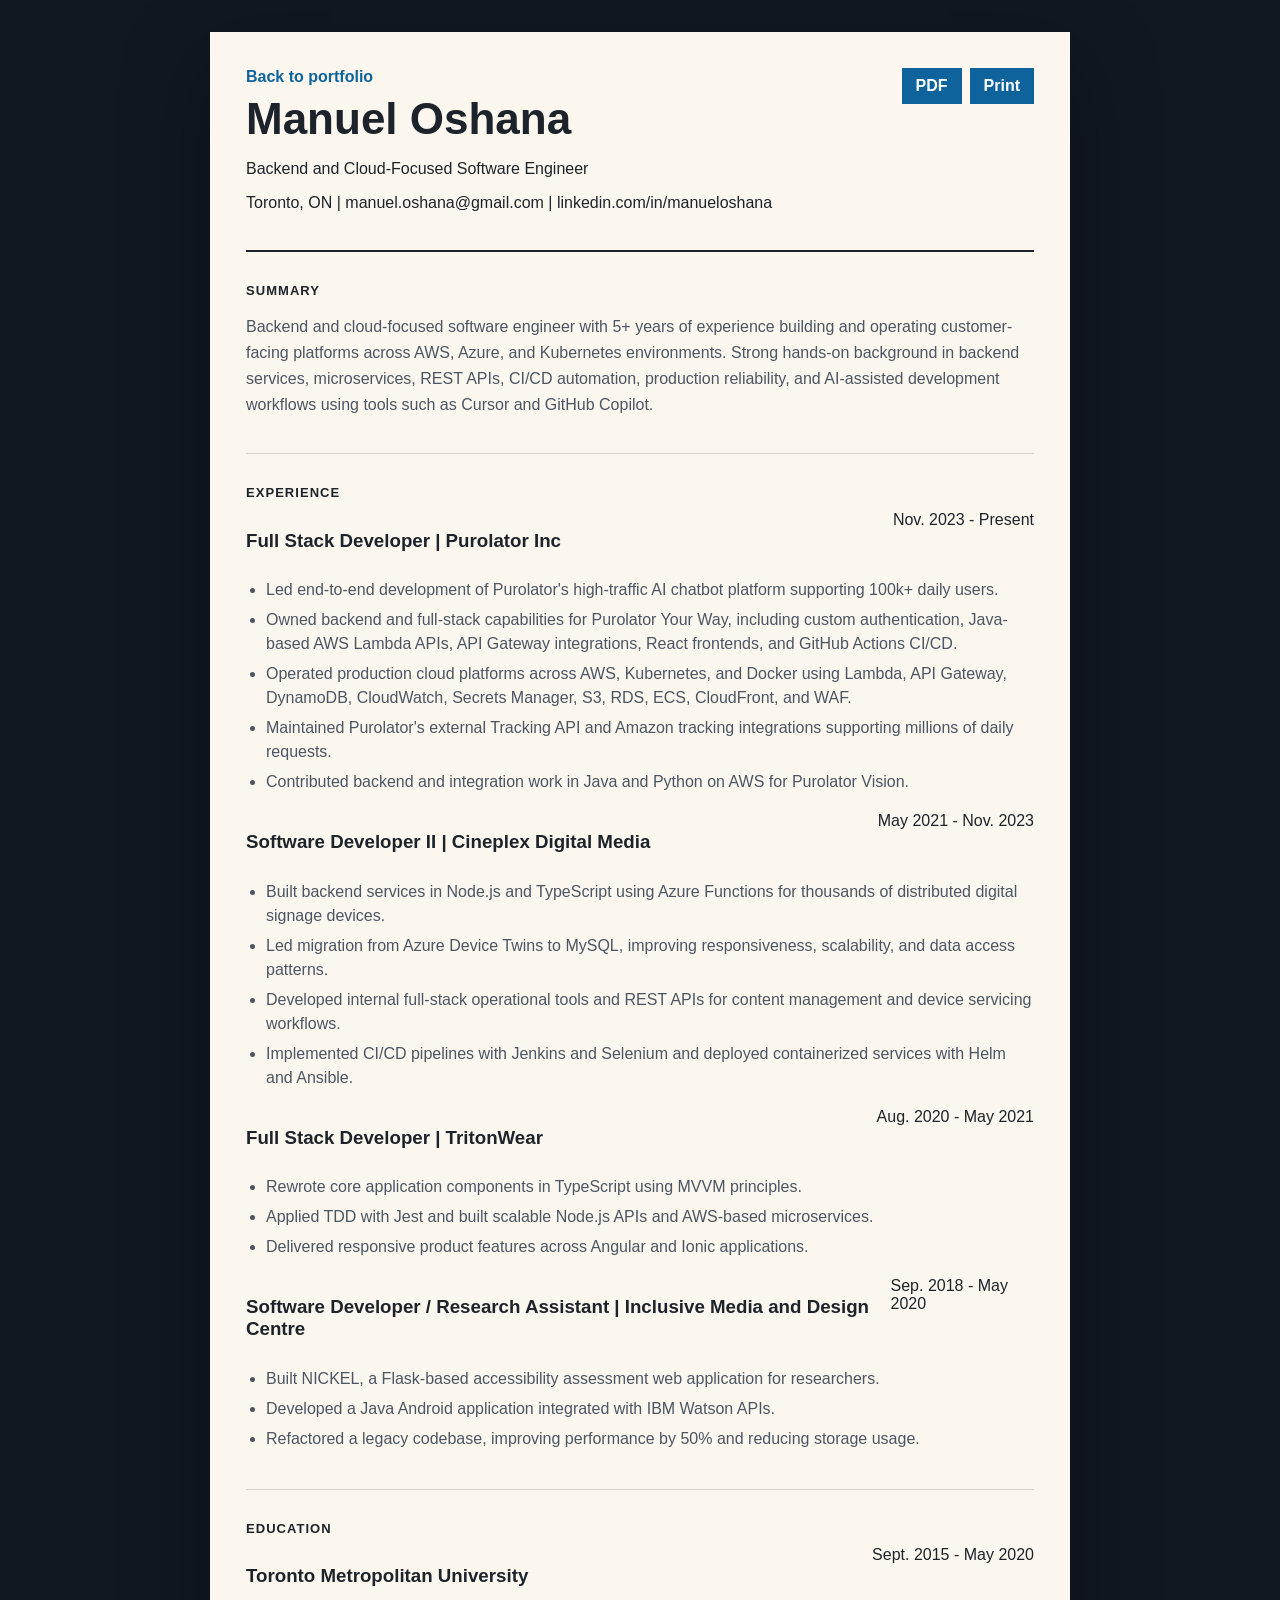
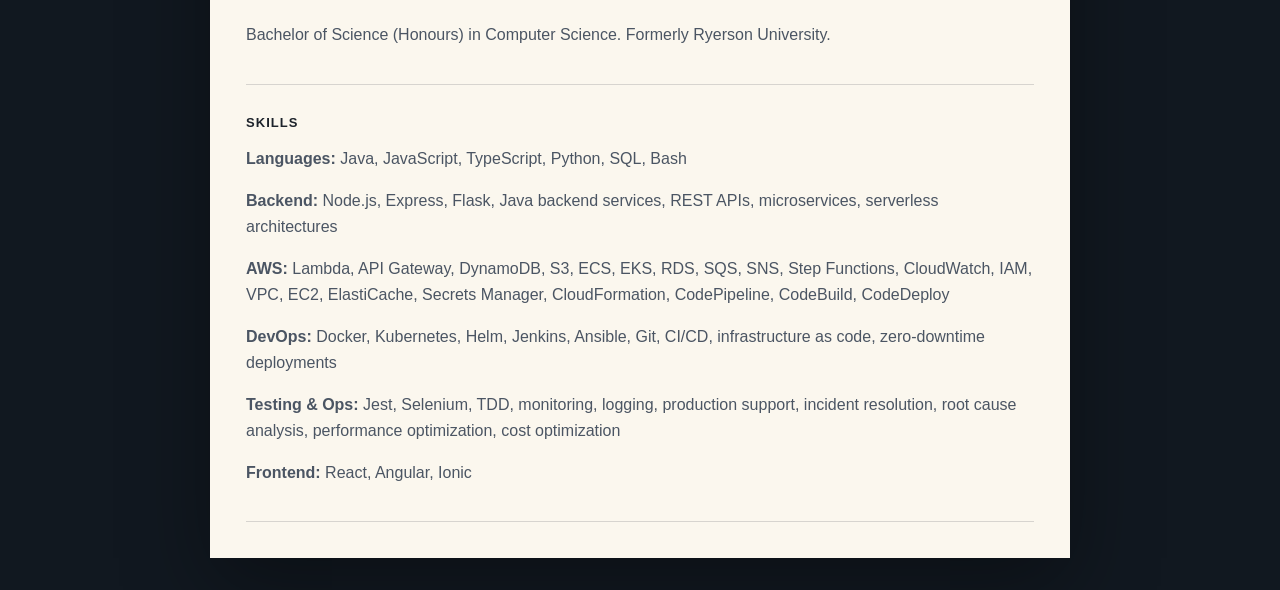
==== resume.html @ 86c13c98 "Create VS Code portfolio site" ====
<!doctype html>
<html lang="en">
  <head>
    <meta charset="utf-8">
    <meta name="viewport" content="width=device-width, initial-scale=1">
    <title>Resume | Manuel Oshana</title>
    <link rel="stylesheet" href="styles.css">
  </head>
  <body class="resume-page">
    <main class="print-shell">
      <header class="print-header">
        <div>
          <a class="back-link" href="index.html">Back to portfolio</a>
          <h1>Manuel Oshana</h1>
          <p>Backend and Cloud-Focused Software Engineer</p>
          <p>Toronto, ON | manuel.oshana@gmail.com | linkedin.com/in/manueloshana</p>
        </div>
        <div class="print-actions">
          <a class="button" href="assets/manuel-oshana-resume.pdf">PDF</a>
          <button class="button print-button" type="button" onclick="window.print()">Print</button>
        </div>
      </header>

      <section class="print-section">
        <h2>Summary</h2>
        <p>
          Backend and cloud-focused software engineer with 5+ years of experience building and
          operating customer-facing platforms across AWS, Azure, and Kubernetes environments.
          Strong hands-on background in backend services, microservices, REST APIs, CI/CD
          automation, production reliability, and AI-assisted development workflows using tools
          such as Cursor and GitHub Copilot.
        </p>
      </section>

      <section class="print-section">
        <h2>Experience</h2>
        <article>
          <div class="print-row">
            <h3>Full Stack Developer | Purolator Inc</h3>
            <span>Nov. 2023 - Present</span>
          </div>
          <ul>
            <li>Led end-to-end development of Purolator's high-traffic AI chatbot platform supporting 100k+ daily users.</li>
            <li>Owned backend and full-stack capabilities for Purolator Your Way, including custom authentication, Java-based AWS Lambda APIs, API Gateway integrations, React frontends, and GitHub Actions CI/CD.</li>
            <li>Operated production cloud platforms across AWS, Kubernetes, and Docker using Lambda, API Gateway, DynamoDB, CloudWatch, Secrets Manager, S3, RDS, ECS, CloudFront, and WAF.</li>
            <li>Maintained Purolator's external Tracking API and Amazon tracking integrations supporting millions of daily requests.</li>
            <li>Contributed backend and integration work in Java and Python on AWS for Purolator Vision.</li>
          </ul>
        </article>

        <article>
          <div class="print-row">
            <h3>Software Developer II | Cineplex Digital Media</h3>
            <span>May 2021 - Nov. 2023</span>
          </div>
          <ul>
            <li>Built backend services in Node.js and TypeScript using Azure Functions for thousands of distributed digital signage devices.</li>
            <li>Led migration from Azure Device Twins to MySQL, improving responsiveness, scalability, and data access patterns.</li>
            <li>Developed internal full-stack operational tools and REST APIs for content management and device servicing workflows.</li>
            <li>Implemented CI/CD pipelines with Jenkins and Selenium and deployed containerized services with Helm and Ansible.</li>
          </ul>
        </article>

        <article>
          <div class="print-row">
            <h3>Full Stack Developer | TritonWear</h3>
            <span>Aug. 2020 - May 2021</span>
          </div>
          <ul>
            <li>Rewrote core application components in TypeScript using MVVM principles.</li>
            <li>Applied TDD with Jest and built scalable Node.js APIs and AWS-based microservices.</li>
            <li>Delivered responsive product features across Angular and Ionic applications.</li>
          </ul>
        </article>

        <article>
          <div class="print-row">
            <h3>Software Developer / Research Assistant | Inclusive Media and Design Centre</h3>
            <span>Sep. 2018 - May 2020</span>
          </div>
          <ul>
            <li>Built NICKEL, a Flask-based accessibility assessment web application for researchers.</li>
            <li>Developed a Java Android application integrated with IBM Watson APIs.</li>
            <li>Refactored a legacy codebase, improving performance by 50% and reducing storage usage.</li>
          </ul>
        </article>
      </section>

      <section class="print-section">
        <h2>Education</h2>
        <div class="print-row">
          <h3>Toronto Metropolitan University</h3>
          <span>Sept. 2015 - May 2020</span>
        </div>
        <p>Bachelor of Science (Honours) in Computer Science. Formerly Ryerson University.</p>
      </section>

      <section class="print-section">
        <h2>Skills</h2>
        <p><strong>Languages:</strong> Java, JavaScript, TypeScript, Python, SQL, Bash</p>
        <p><strong>Backend:</strong> Node.js, Express, Flask, Java backend services, REST APIs, microservices, serverless architectures</p>
        <p><strong>AWS:</strong> Lambda, API Gateway, DynamoDB, S3, ECS, EKS, RDS, SQS, SNS, Step Functions, CloudWatch, IAM, VPC, EC2, ElastiCache, Secrets Manager, CloudFormation, CodePipeline, CodeBuild, CodeDeploy</p>
        <p><strong>DevOps:</strong> Docker, Kubernetes, Helm, Jenkins, Ansible, Git, CI/CD, infrastructure as code, zero-downtime deployments</p>
        <p><strong>Testing & Ops:</strong> Jest, Selenium, TDD, monitoring, logging, production support, incident resolution, root cause analysis, performance optimization, cost optimization</p>
        <p><strong>Frontend:</strong> React, Angular, Ionic</p>
      </section>
    </main>
  </body>
</html>
---- styles.css ----
:root {
  color-scheme: dark;
  --desktop: #0b0f14;
  --window: #1f2329;
  --title: #2b2f36;
  --activity: #181b20;
  --sidebar: #20242b;
  --editor: #15191f;
  --editor-deep: #101318;
  --panel: #171b21;
  --line: #343a44;
  --line-soft: rgba(255, 255, 255, 0.08);
  --text: #d7dde7;
  --muted: #858c99;
  --blue: #3daee9;
  --cyan: #4ec9b0;
  --green: #89d185;
  --yellow: #dcdcaa;
  --orange: #ce9178;
  --purple: #c586c0;
  --red: #f1707a;
  --status: #0e639c;
  --shadow: 0 26px 90px rgba(0, 0, 0, 0.48);
  font-family: "Cascadia Code", "Consolas", "Courier New", monospace;
}

* {
  box-sizing: border-box;
}

body {
  margin: 0;
  min-height: 100vh;
  overflow-x: hidden;
  background:
    radial-gradient(circle at 12% 18%, rgba(61, 174, 233, 0.2), transparent 24rem),
    radial-gradient(circle at 82% 10%, rgba(137, 209, 133, 0.14), transparent 20rem),
    linear-gradient(135deg, #0b0f14 0%, #111820 46%, #0d1015 100%);
  color: var(--text);
}

button,
a {
  color: inherit;
  font: inherit;
}

button {
  border: 0;
}

a {
  text-decoration: none;
}

.desktop-noise {
  background-image:
    linear-gradient(rgba(255, 255, 255, 0.03) 1px, transparent 1px),
    linear-gradient(90deg, rgba(255, 255, 255, 0.03) 1px, transparent 1px);
  background-size: 28px 28px;
  inset: 0;
  opacity: 0.32;
  pointer-events: none;
  position: fixed;
}

.code-window {
  background: var(--window);
  border: 1px solid rgba(255, 255, 255, 0.16);
  box-shadow: var(--shadow);
  display: grid;
  grid-template-rows: 34px minmax(0, 1fr) 24px;
  height: calc(100vh - 40px);
  margin: 20px auto;
  max-width: 1480px;
  min-height: 720px;
  overflow: hidden;
  position: relative;
  width: calc(100vw - 40px);
}

.window-titlebar {
  align-items: center;
  background: var(--title);
  border-bottom: 1px solid #1a1d22;
  display: grid;
  grid-template-columns: 1fr auto 1fr;
  min-width: 0;
  user-select: none;
}

.window-left,
.window-controls {
  align-items: center;
  display: flex;
  min-width: 0;
}

.app-glyph {
  align-items: center;
  background: var(--blue);
  color: #06131c;
  display: inline-flex;
  font-weight: 900;
  height: 34px;
  justify-content: center;
  width: 38px;
}

.menu-item {
  color: #c8ced8;
  font-family: "Segoe UI", Arial, sans-serif;
  font-size: 12px;
  padding: 0 9px;
  white-space: nowrap;
}

.window-title {
  color: #c7ccd5;
  font-family: "Segoe UI", Arial, sans-serif;
  font-size: 12px;
  overflow: hidden;
  padding: 0 18px;
  text-align: center;
  text-overflow: ellipsis;
  white-space: nowrap;
}

.window-controls {
  justify-content: flex-end;
}

.window-controls button {
  background: transparent;
  color: #d7dde7;
  cursor: default;
  height: 34px;
  width: 46px;
}

.window-controls button:hover {
  background: rgba(255, 255, 255, 0.1);
}

.window-controls .close:hover {
  background: #c42b1c;
}

.workbench {
  display: grid;
  grid-template-columns: 50px 278px minmax(0, 1fr);
  height: 100%;
  min-height: 0;
  overflow: hidden;
}

.activity-bar {
  background: var(--activity);
  border-right: 1px solid #111419;
  display: flex;
  flex-direction: column;
  min-height: 0;
  overflow-y: auto;
}

.activity {
  background: transparent;
  border-left: 2px solid transparent;
  color: #8d95a3;
  cursor: pointer;
  font-size: 11px;
  font-weight: 800;
  height: 52px;
  letter-spacing: 0;
  width: 50px;
}

.activity.active,
.activity:hover {
  border-left-color: var(--blue);
  color: #ffffff;
}

.explorer {
  background: var(--sidebar);
  border-right: 1px solid #111419;
  display: flex;
  flex-direction: column;
  min-height: 0;
  min-width: 0;
  overflow: hidden;
}

.explorer-head {
  align-items: center;
  color: #c7ccd5;
  display: flex;
  font-family: "Segoe UI", Arial, sans-serif;
  font-size: 11px;
  justify-content: space-between;
  letter-spacing: 0.4px;
  padding: 12px 14px 10px;
  text-transform: uppercase;
}

.explorer-head button {
  background: transparent;
  color: var(--muted);
  cursor: pointer;
  font-size: 16px;
}

.workspace-name {
  border-bottom: 1px solid var(--line-soft);
  border-top: 1px solid var(--line-soft);
  color: #f3f6fb;
  font-size: 12px;
  font-weight: 800;
  padding: 9px 14px;
}

.file-tree {
  display: grid;
  overflow-y: auto;
  padding: 8px 0;
}

.file {
  align-items: center;
  background: transparent;
  color: #c7ccd5;
  cursor: pointer;
  display: grid;
  font-size: 13px;
  gap: 7px;
  grid-template-columns: 12px 24px minmax(0, 1fr);
  min-height: 30px;
  padding: 0 12px;
  text-align: left;
}

.file:hover,
.file.active {
  background: #373d49;
}

.chev {
  color: var(--muted);
}

.file-icon {
  border-radius: 2px;
  color: #0f141a;
  display: inline-grid;
  font-size: 9px;
  font-weight: 900;
  height: 17px;
  place-items: center;
  width: 22px;
}

.file-icon.md {
  background: var(--blue);
}

.file-icon.ts {
  background: var(--cyan);
}

.file-icon.json {
  background: var(--yellow);
}

.file-icon.http {
  background: var(--green);
}

.file-icon.aws {
  background: #ffb454;
  font-size: 8px;
}

.outline {
  border-top: 1px solid var(--line-soft);
  display: grid;
  flex: 0 0 auto;
  gap: 6px;
  margin-top: auto;
  padding: 14px;
}

.outline-title {
  color: #c7ccd5;
  font-size: 11px;
  font-weight: 800;
  text-transform: uppercase;
}

.outline a {
  animation: clickableFlash 1.15s ease-in-out infinite;
  background: rgba(255, 255, 255, 0.06);
  border: 1px solid rgba(255, 255, 255, 0.16);
  color: #ffffff;
  font-size: 12px;
  min-height: 24px;
  padding: 6px 8px;
}

.outline a:hover {
  animation: none;
  background: rgba(255, 255, 255, 0.18);
  border-color: rgba(255, 255, 255, 0.65);
  color: #ffffff;
}

@keyframes clickableFlash {
  0%,
  100% {
    box-shadow: 0 0 0 rgba(255, 255, 255, 0);
    opacity: 0.74;
  }

  50% {
    box-shadow: 0 0 18px rgba(255, 255, 255, 0.55);
    opacity: 1;
  }
}

.editor-shell {
  background: var(--editor);
  display: grid;
  grid-template-rows: 37px minmax(0, 1fr) 154px;
  min-height: 0;
  min-width: 0;
  overflow: hidden;
}

.tabs {
  background: #191d23;
  display: flex;
  min-width: 0;
  overflow-x: auto;
}

.tab {
  align-items: center;
  background: #22272f;
  border-right: 1px solid #111419;
  color: #aab2c0;
  cursor: pointer;
  display: inline-flex;
  flex: 0 0 auto;
  font-size: 12px;
  gap: 18px;
  min-height: 37px;
  min-width: 138px;
  padding: 0 12px;
}

.tab.active {
  background: var(--editor);
  color: #ffffff;
}

.tab i {
  color: var(--muted);
  font-style: normal;
  margin-left: auto;
}

.editor-zone {
  display: grid;
  grid-template-columns: minmax(0, 1fr) 88px;
  height: 100%;
  min-height: 0;
  overflow: hidden;
}

.editor-pane {
  background:
    linear-gradient(90deg, rgba(255, 255, 255, 0.028) 1px, transparent 1px),
    var(--editor);
  background-size: 76px 100%;
  height: 100%;
  min-width: 0;
  overflow: auto;
  overscroll-behavior: contain;
}

.breadcrumb {
  background: #181c22;
  border-bottom: 1px solid var(--line-soft);
  color: var(--muted);
  font-size: 12px;
  min-height: 30px;
  padding: 8px 18px;
}

.code-document {
  counter-reset: code;
  font-size: 15px;
  line-height: 1.72;
  min-width: 620px;
  padding: 18px 0 34px;
}

.code-line {
  display: grid;
  grid-template-columns: 62px minmax(0, 1fr);
  min-height: 28px;
}

.code-line:hover {
  background: rgba(255, 255, 255, 0.035);
}

.line-number {
  color: #5f6876;
  padding-right: 18px;
  text-align: right;
  user-select: none;
}

.line-content {
  min-width: 0;
  padding-right: 40px;
  white-space: normal;
}

.is-empty {
  min-height: 20px;
}

.token.heading {
  color: #ffffff;
  display: block;
  font-family: "Segoe UI", Arial, sans-serif;
  font-size: 36px;
  font-weight: 800;
  line-height: 1.1;
  padding: 6px 0 10px;
}

.token.heading2 {
  color: var(--blue);
  display: block;
  font-size: 18px;
  font-weight: 800;
  margin-top: 4px;
}

.token.body,
.token.list {
  color: #cad3df;
  display: block;
  max-width: 860px;
}

.token.comment {
  color: #6a9955;
}

.token.keyword {
  color: var(--purple);
}

.token.json-key {
  color: #9cdcfe;
}

.token.string {
  color: var(--orange);
}

.token.punctuation {
  color: #d4d4d4;
}

.token.chip {
  background: rgba(78, 201, 176, 0.12);
  border: 1px solid rgba(78, 201, 176, 0.32);
  color: var(--cyan);
  display: inline-block;
  font-size: 12px;
  margin: 0 5px 6px 0;
  padding: 1px 7px;
}

.project-object {
  border-left: 2px solid rgba(61, 174, 233, 0.62);
  margin: 8px 0 14px;
  max-width: 920px;
  padding: 6px 0 8px 16px;
}

.project-object p {
  color: #cad3df;
  margin: 7px 0;
}

.experience-object {
  border-left: 2px solid rgba(137, 209, 133, 0.58);
  margin: 10px 0 18px;
  max-width: 960px;
  padding: 8px 0 8px 16px;
}

.experience-object ul {
  color: #cad3df;
  margin: 8px 0 0;
  padding-left: 18px;
}

.experience-object li {
  margin-bottom: 7px;
}

.experience-object p {
  color: #cad3df;
  margin: 8px 0 0;
}

.education-object {
  border-left-color: rgba(206, 145, 120, 0.72);
}

.skill-row {
  display: grid;
  gap: 10px;
  grid-template-columns: 150px minmax(0, 1fr);
  margin: 8px 0 14px;
  max-width: 980px;
}

.skill-title {
  color: var(--yellow);
  font-weight: 800;
}

.inline-run {
  background: #0e639c;
  color: #ffffff;
  display: inline-block;
  font-family: "Segoe UI", Arial, sans-serif;
  font-size: 13px;
  font-weight: 700;
  margin-top: 10px;
  padding: 8px 12px;
}

.minimap {
  background: var(--editor-deep);
  border-left: 1px solid var(--line-soft);
  display: grid;
  gap: 5px;
  grid-auto-rows: 4px;
  overflow: hidden;
  padding: 14px 10px;
}

.minimap span {
  background: rgba(151, 160, 174, 0.35);
  display: block;
}

.minimap span:nth-child(3n) {
  background: rgba(78, 201, 176, 0.5);
  width: 72%;
}

.minimap span:nth-child(4n) {
  background: rgba(206, 145, 120, 0.5);
  width: 88%;
}

.terminal {
  background: var(--panel);
  border-top: 1px solid var(--line);
  min-height: 0;
  overflow: auto;
}

.panel-tabs {
  align-items: center;
  border-bottom: 1px solid var(--line-soft);
  display: flex;
  gap: 18px;
  min-height: 35px;
  padding: 0 18px;
}

.panel-tabs button {
  background: transparent;
  border-bottom: 1px solid transparent;
  color: var(--muted);
  cursor: pointer;
  font-size: 12px;
  height: 35px;
  text-transform: uppercase;
}

.panel-tabs button.active {
  border-bottom-color: var(--blue);
  color: #ffffff;
}

.terminal-body {
  color: #c7ccd5;
  font-size: 13px;
  padding: 12px 18px;
}

.terminal-body p {
  margin: 0 0 8px;
}

.prompt {
  color: var(--green);
}

.terminal-line {
  color: var(--yellow);
}

.status-bar {
  align-items: center;
  background: var(--status);
  color: #ffffff;
  display: flex;
  font-family: "Segoe UI", Arial, sans-serif;
  font-size: 12px;
  gap: 18px;
  min-width: 0;
  overflow: hidden;
  padding: 0 10px;
  white-space: nowrap;
}

.status-primary {
  background: rgba(0, 0, 0, 0.22);
  align-self: stretch;
  align-items: center;
  display: inline-flex;
  margin-left: -10px;
  padding: 0 12px;
}

.resume-page {
  background: #111820;
  color: #1d232b;
  font-family: "Segoe UI", Arial, sans-serif;
  margin: 0;
}

.print-shell {
  background: #fbf7ee;
  box-shadow: 0 28px 80px rgba(0, 0, 0, 0.35);
  margin: 32px auto;
  max-width: 860px;
  padding: 36px;
}

.print-header,
.print-row,
.two-column-print {
  display: flex;
  gap: 18px;
  justify-content: space-between;
}

.print-header {
  border-bottom: 2px solid #1d232b;
  padding-bottom: 22px;
}

.print-header h1 {
  font-size: 44px;
  margin: 8px 0 4px;
}

.print-section {
  border-bottom: 1px solid rgba(29, 35, 43, 0.16);
  padding: 20px 0;
}

.print-section h2 {
  font-size: 13px;
  letter-spacing: 0.08em;
  text-transform: uppercase;
}

.print-section p {
  color: #4b5563;
  line-height: 1.62;
}

.print-section ul {
  color: #4b5563;
  line-height: 1.5;
  margin: 8px 0 18px;
  padding-left: 20px;
}

.print-section li {
  margin-bottom: 6px;
}

.print-actions {
  align-items: flex-start;
  display: flex;
  flex: 0 0 auto;
  gap: 8px;
}

.back-link {
  color: #0e639c;
  font-weight: 700;
}

.button {
  background: #0e639c;
  color: #ffffff;
  display: inline-flex;
  font-weight: 700;
  padding: 9px 14px;
}

@media (max-width: 920px) {
  body {
    min-height: auto;
  }

  .code-window {
    height: auto;
    margin: 0;
    min-height: 100vh;
    width: 100%;
  }

  .window-titlebar {
    grid-template-columns: 1fr auto;
  }

  .window-title {
    display: none;
  }

  .menu-item:nth-of-type(n+4) {
    display: none;
  }

  .workbench {
    grid-template-columns: 48px minmax(0, 1fr);
  }

  .explorer {
    display: none;
  }

  .editor-shell {
    grid-template-rows: 37px minmax(420px, 1fr) auto;
  }

  .editor-zone {
    grid-template-columns: 1fr;
  }

  .minimap {
    display: none;
  }

  .code-document {
    font-size: 14px;
    min-width: 0;
  }

  .code-line {
    grid-template-columns: 44px minmax(0, 1fr);
  }

  .line-number {
    padding-right: 10px;
  }

  .line-content {
    padding-right: 16px;
  }

  .token.heading {
    font-size: 30px;
  }
}

@media (max-width: 560px) {
  .window-left .menu-item {
    display: none;
  }

  .window-controls button {
    width: 40px;
  }

  .workbench {
    grid-template-columns: 42px minmax(0, 1fr);
  }

  .activity,
  .activity-bar {
    width: 42px;
  }

  .tab {
    min-width: 116px;
  }

  .token.heading {
    font-size: 25px;
  }

  .terminal-body,
  .panel-tabs {
    padding-left: 12px;
    padding-right: 12px;
  }

  .skill-row {
    grid-template-columns: 1fr;
  }

  .status-bar {
    gap: 10px;
  }

  .status-bar span:nth-child(n+4) {
    display: none;
  }

  .print-shell {
    margin: 0;
    padding: 22px;
  }

  .print-header,
  .print-row,
  .two-column-print,
  .print-actions {
    display: block;
  }
}

@media print {
  body,
  .resume-page {
    background: white;
  }

  .print-shell {
    box-shadow: none;
    margin: 0;
    max-width: none;
  }

  .back-link,
  .print-button {
    display: none;
  }
}
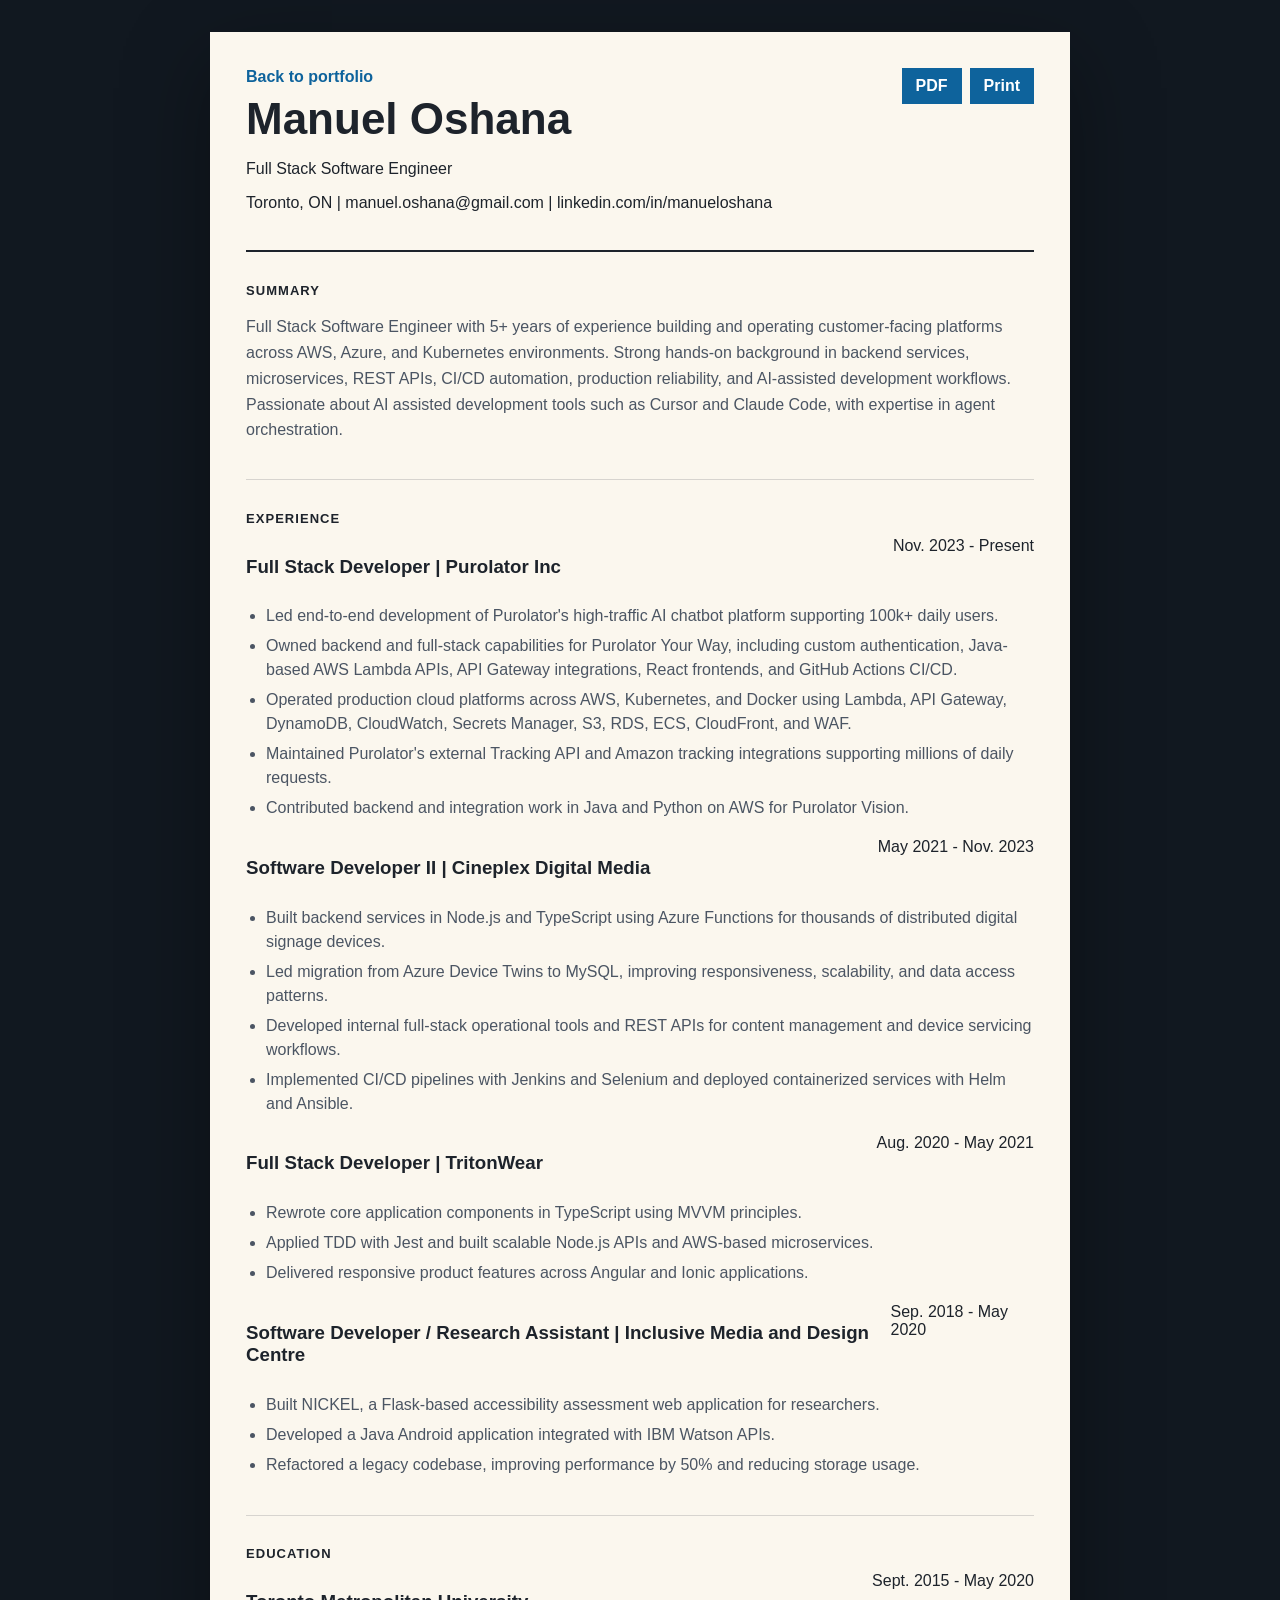
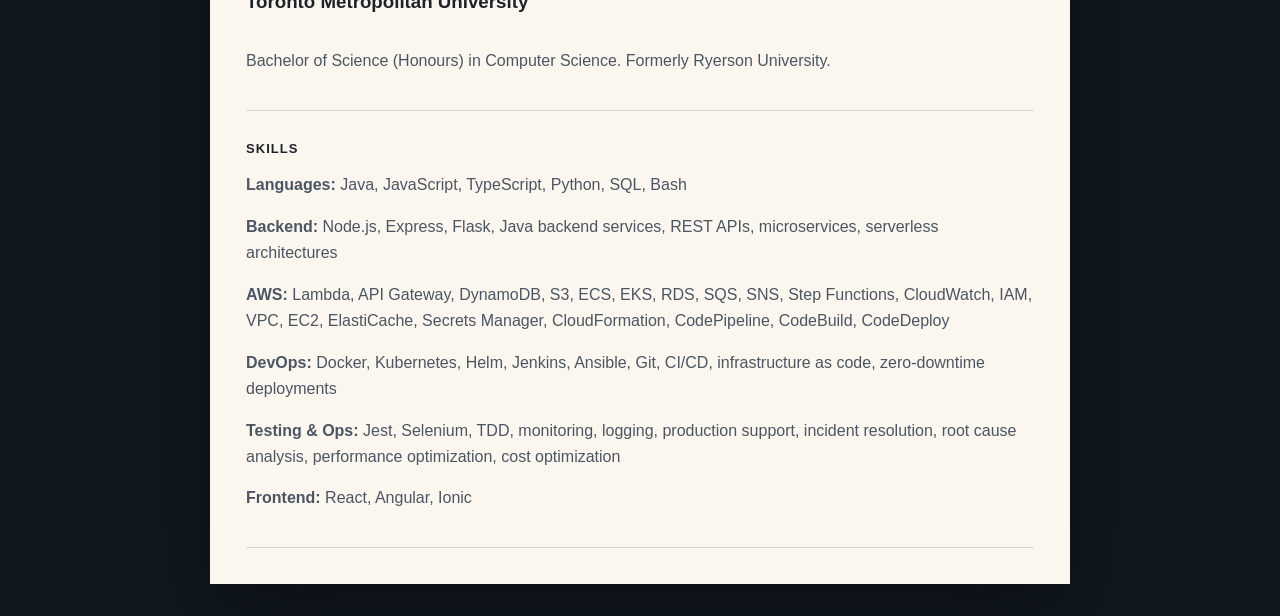
==== commit 9f9fb3a5: "Update portfolio role and resume links" ====
--- a/resume.html
+++ b/resume.html
@@ -12,7 +12,7 @@
         <div>
           <a class="back-link" href="index.html">Back to portfolio</a>
           <h1>Manuel Oshana</h1>
-          <p>Backend and Cloud-Focused Software Engineer</p>
+          <p>Full Stack Software Engineer</p>
           <p>Toronto, ON | manuel.oshana@gmail.com | linkedin.com/in/manueloshana</p>
         </div>
         <div class="print-actions">
@@ -24,11 +24,12 @@
       <section class="print-section">
         <h2>Summary</h2>
         <p>
-          Backend and cloud-focused software engineer with 5+ years of experience building and
+          Full Stack Software Engineer with 5+ years of experience building and
           operating customer-facing platforms across AWS, Azure, and Kubernetes environments.
           Strong hands-on background in backend services, microservices, REST APIs, CI/CD
-          automation, production reliability, and AI-assisted development workflows using tools
-          such as Cursor and GitHub Copilot.
+          automation, production reliability, and AI-assisted development workflows. Passionate
+          about AI assisted development tools such as Cursor and Claude Code, with expertise in
+          agent orchestration.
         </p>
       </section>
 
